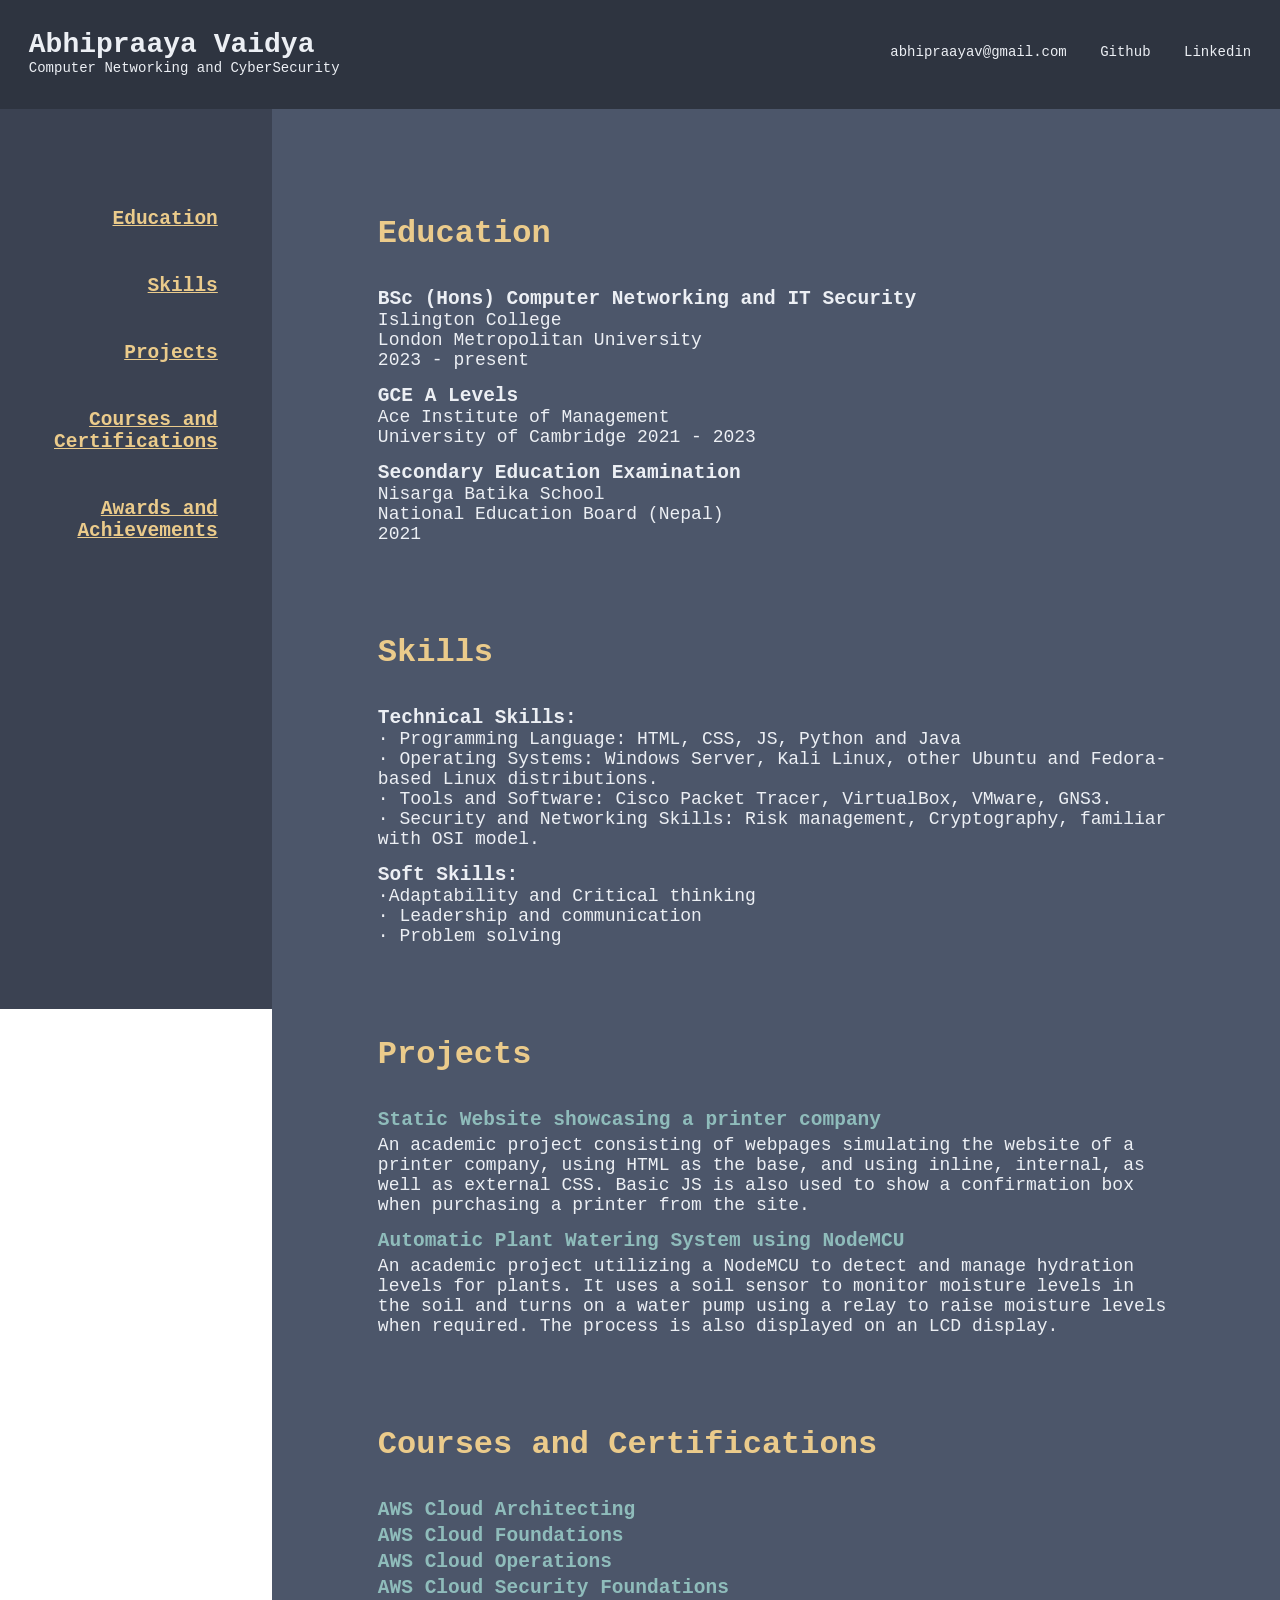
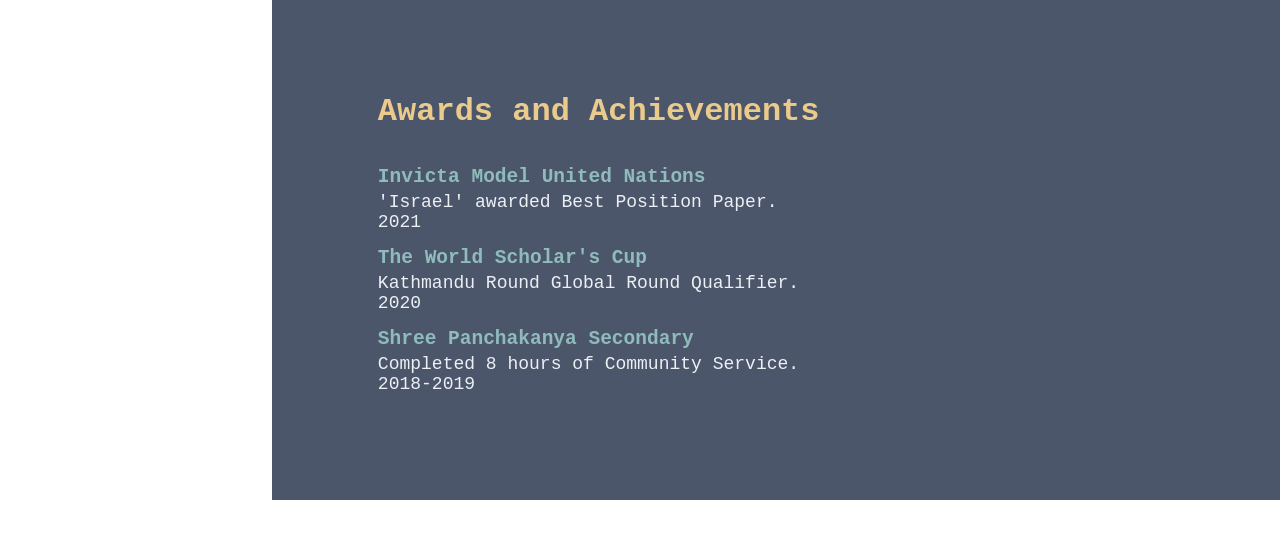
==== index.html @ aa986a75 "Add files via upload" ====
<!DOCTYPE html>
<html lang="en">
<head>
    <meta charset="UTF-8">
    <meta name="viewport" content="width=device-width, initial-scale=1.0">
    <title>Abhipraaya Vaidya</title>
    <link rel="stylesheet" href="style.css">
</head>
<body>
    <header>
    <div class="myName">
        <a href="index.html">
        <h1 style="text-align: left;">Abhipraaya Vaidya</h1>
        <p>Computer Networking and CyberSecurity</p></a>
    </div>
    <nav class="headerLinks">
        <a href="mailto:abhipraayav@gmail.com">abhipraayav@gmail.com</a>
        <a href="https://github.com/Abhipraaya">Github</a>
        <a href="https://www.linkedin.com/in/abhipraaya-vaidya-920b053b4/">Linkedin</a>
    </nav>
    </header>

    <div class="container">
    <aside> <!--side panel-->
      <ul>
        <li><a href="#education"><h1>Education</h1></a></li>
        <li><a href="#skills"><h1>Skills</h1></a></li>
        <li><a href="#projects"><h1>Projects</h1></a></li>
        <li><a href="#courses"><h1>Courses and Certifications</h1></a></li>
        <li><a href="#awards"><h1>Awards and Achievements</h1></a></li>
      </ul>
    </aside>

    <main>
        <article>
        <h1 id="education" class="title">Education</h1>
        <h1>BSc (Hons) Computer Networking and IT Security</h1>
        <p>Islington College<br>
        London Metropolitan University<br>
        2023 - present</p>
        <br>
        <h1>GCE A Levels</h1>
        <p>Ace Institute of Management<br>
        University of Cambridge
        2021 - 2023</p>
        <br>
        <h1>Secondary Education Examination</h1>
        <p>Nisarga Batika School<br>
        National Education Board (Nepal)<br>
        2021</p>
        </article>

        <article>
        <h1 id="skills" class="title">Skills</h1>
        <h1>Technical Skills:</h1>
        <p>· Programming Language: HTML, CSS, JS, Python and Java<br>
        · Operating Systems: Windows Server, Kali Linux, other Ubuntu and Fedora-based Linux distributions.<br>
        · Tools and Software: Cisco Packet Tracer, VirtualBox, VMware, GNS3.<br>
        · Security and Networking Skills: Risk management, Cryptography, familiar with OSI model.</p>
        <br>
        <h1>Soft Skills:</h1>
        <p>·Adaptability and Critical thinking<br>
        · Leadership and communication<br>
        · Problem solving</p>
        </article>

        <article>
        <h1 id="projects" class="title">Projects</h1>
        <a href="https://github.com/Abhipraaya/Static-Printer-Website"><h1>Static Website showcasing a printer company</h1></a>
        <p>An academic project consisting of webpages simulating the
        website of a printer company, using HTML as the base, and
        using inline, internal, as well as external CSS. Basic JS is also
        used to show a confirmation box when purchasing a printer
        from the site.</p>
        <br>
        <a href="https://github.com/Abhipraaya/Auto-Plant-Watering-System"><h1>Automatic Plant Watering System using NodeMCU</h1></a>
        <p>An academic project utilizing a NodeMCU to detect and
        manage hydration levels for plants. It uses a soil sensor to
        monitor moisture levels in the soil and turns on a water
        pump using a relay to raise moisture levels when required.
        The process is also displayed on an LCD display.</p>
        </article>

        <article>
        <h1 id="courses" class="title">Courses and Certifications</h1>
        <a href="https://drive.google.com/file/d/1nxiTOCWMOp243bmjZa76vNJj_mdwd1dK/view?usp=drive_link"><h2>AWS Cloud Architecting</h2></a>
        <br>
        <a href="https://drive.google.com/file/d/1vSENDTJghjk-_hIPZjA5g8W_u_6tEpNm/view?usp=drive_link"><h2>AWS Cloud Foundations</h2></a>
        <br>
        <a href="https://drive.google.com/file/d/1nyEjnMDVG-cJqJp-IYVFwInV2rPc-yXY/view?usp=drive_link"><h2>AWS Cloud Operations</h2></a>
        <br>
        <a href="https://drive.google.com/file/d/1G-DNSVpDceavfyIJZCJEVP-C5tHvj_HT/view?usp=drive_link"><h2>AWS Cloud Security Foundations</h2></a>
        </article>

        <article>
        <h1 id="awards" class="title">Awards and Achievements</h1>
        <a href="https://drive.google.com/file/d/19bgYmpE6QJ2TQG46aRgTZ9LU2xbskPHP/view?usp=drive_link"><h1>Invicta Model United Nations</h1></a>
        <p>'Israel' awarded Best Position Paper.<br>
        2021</p>
        <br>
        <a href="https://drive.google.com/file/d/1qqEuqI7duy1GF53Ftdrv6DvJLS3EdWm7/view?usp=drive_link"><h1>The World Scholar's Cup</h1></a>
        <p>Kathmandu Round Global Round Qualifier.<br>
        2020</p>
        <br>
        <a href="https://drive.google.com/file/d/1yf7r4wTpN6US2smWDKtNoEgrxZP0hpmO/view?usp=drive_link"><h1>Shree Panchakanya Secondary</h1></a>
        <p>Completed 8 hours of Community Service.<br>
        2018-2019</p>
        </article>
    </main>
    </div>

</body>
</html>
---- style.css ----
* {
    box-sizing: border-box;
    margin: 0;
    padding: 0;
}

html{
    scroll-behavior: smooth;
}

 /*all links*/
a:link{
    text-decoration: underline;
    color: inherit;
}

a:visited{
    color: inherit;
}

a:hover{
    color: inherit;
}

a:active{
    color: inherit;
}

body {
    font-family: monospace;
    display: flex;
    flex-direction: column;
}

header{
    display: flex;
    justify-content: space-between;
    align-items: center;


    background-color: #2e3440;
    color: #eceff4;
    padding: 1rem;
    text-align: center;
}

header a[href]{
    margin: 1vw;
}

.headerLinks a, .myName a{
    position: relative;
    display: inline-block;
    padding-bottom: 4px;
    text-decoration: none;
    transition: color 0.3 ease;
    font-size: 14px;
}

.headerLinks a::after, .myName a::after{
    content: '';
    position: absolute;
    width: 100%;
    height: 3px;
    bottom: 0;
    left: 0;
    background-color: #bf616a;

    transform: scaleX(0);
    transform-origin: bottom right;
    transition: transform 0.3s cubic-bezier(0.25, 1, 0.5, 1);
}

.headerLinks a:hover::after, .myName a:hover::after{
    transform: scaleX(1);
    transform-origin: bottom left;
}

.container{
    display: flex;
    flex: 1;
}

aside{
    color: #ebcb8b;
    background-color: #3b4252;
    padding: 1vh;
    flex: 1;

    position: sticky;
    top: 0;
    align-self: flex-start;
    height: 100vh;
}

aside ul{
    list-style: none;
    text-align: right;
    margin-top: 10vh;
}

aside ul li{
    margin: 5vh;
}

aside ul li a{
    display: inline-block;
    transition: transform 0.3s ease, color 0.3s ease;
}

aside ul li a:hover{
    color: #bf616a;
    transform: translateX(-8px);
}

main {
    flex: 4;
    padding: 1rem;
    background-color: #4c566a;
    color: #eceff4;
}

main article{
    margin: 10vh;
}

main article a[href]{
    display: inline-block;
    position: relative;
    padding-bottom: 4px;
    text-decoration: none;
    transition: color 0.3 ease;
}

main article a[href]::after{
    content: '';
    position: absolute;
    width: 100%;
    height: 4px;
    bottom: 0;
    left: 0;
    background-color: #bf616a;

    transform: scaleX(0);
    transform-origin: bottom right;
    transition: transform 0.3s cubic-bezier(0.25, 1, 0.5, 1);
}

main article a[href]:hover::after{
    transform: scaleX(1);
    transform-origin: bottom left;
}

main h1[id]{
    scroll-margin-top: 10vh;
}

main p{
    font-size: 18px;
}

.title{
    margin-bottom: 4vh;
    font-size: 32px;
    color: #ebcb8b;
}

main a[href]{
    color: #8fbcbb;
}
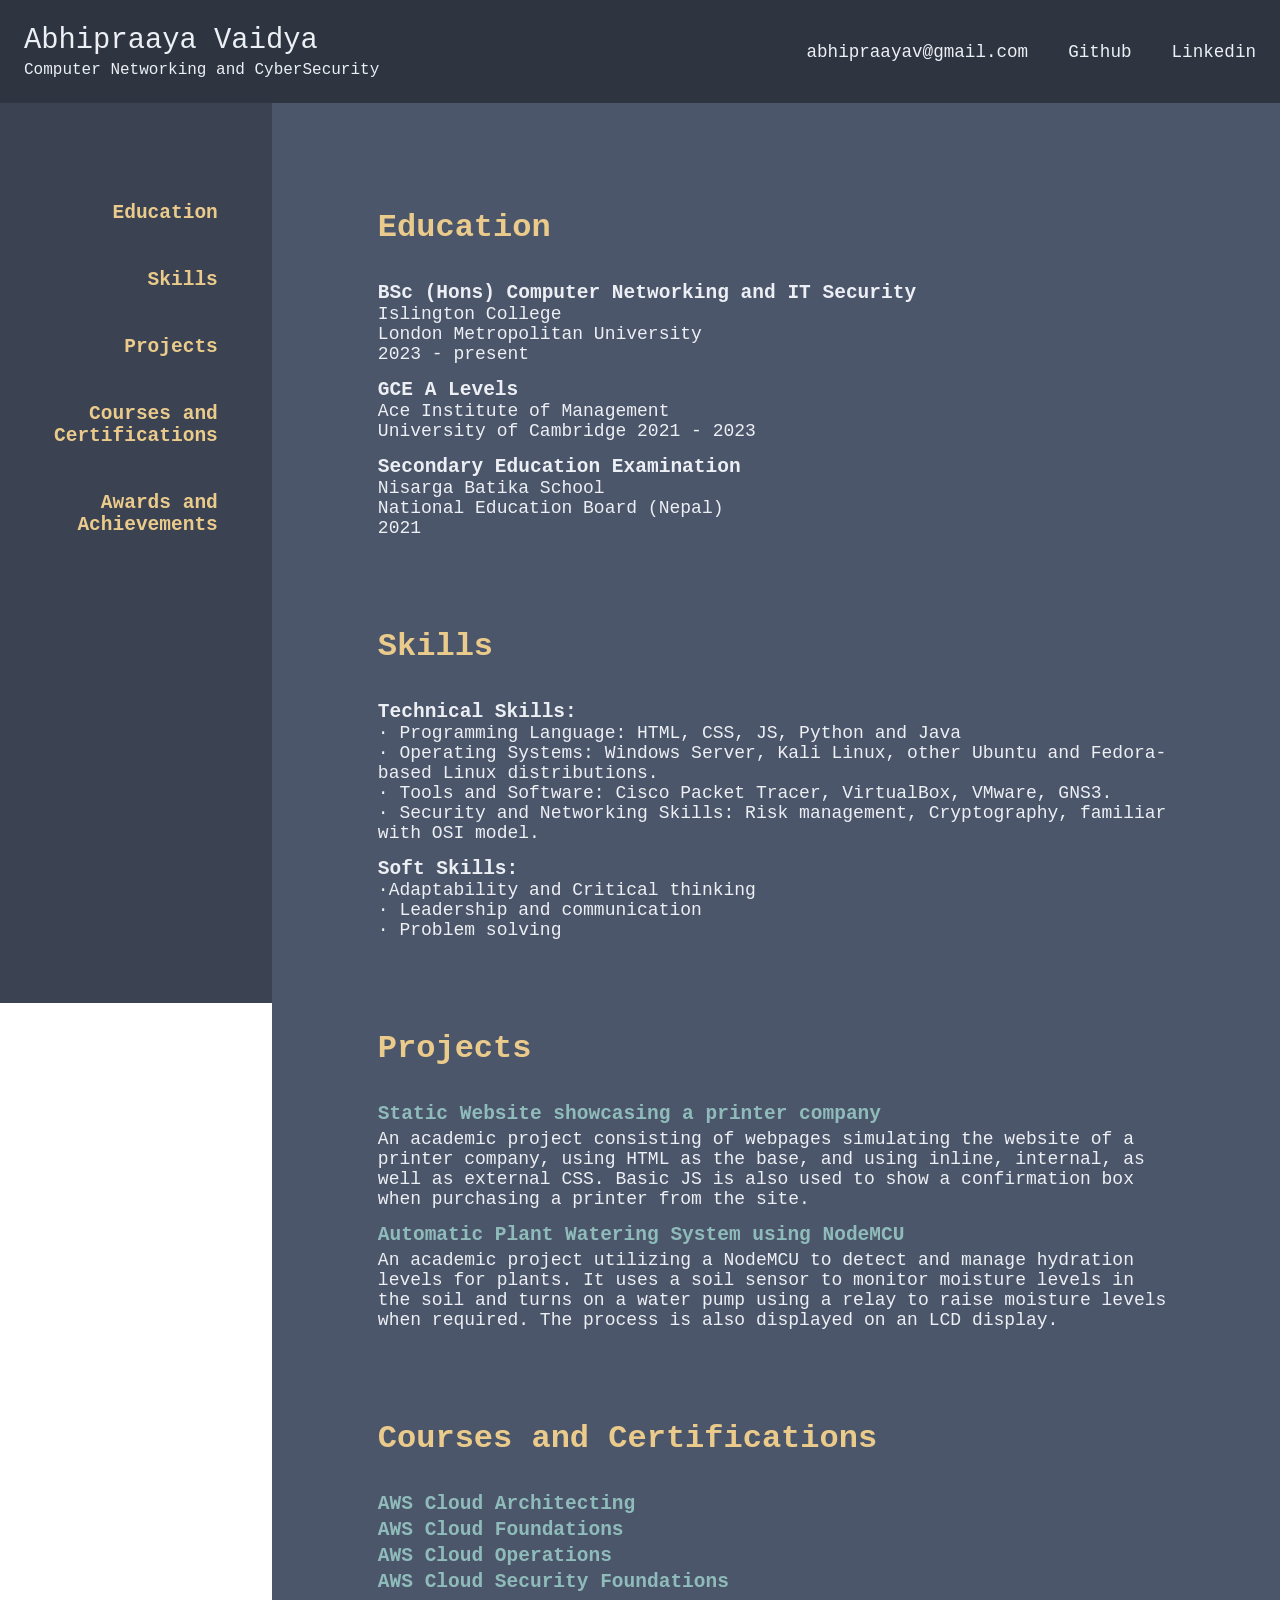
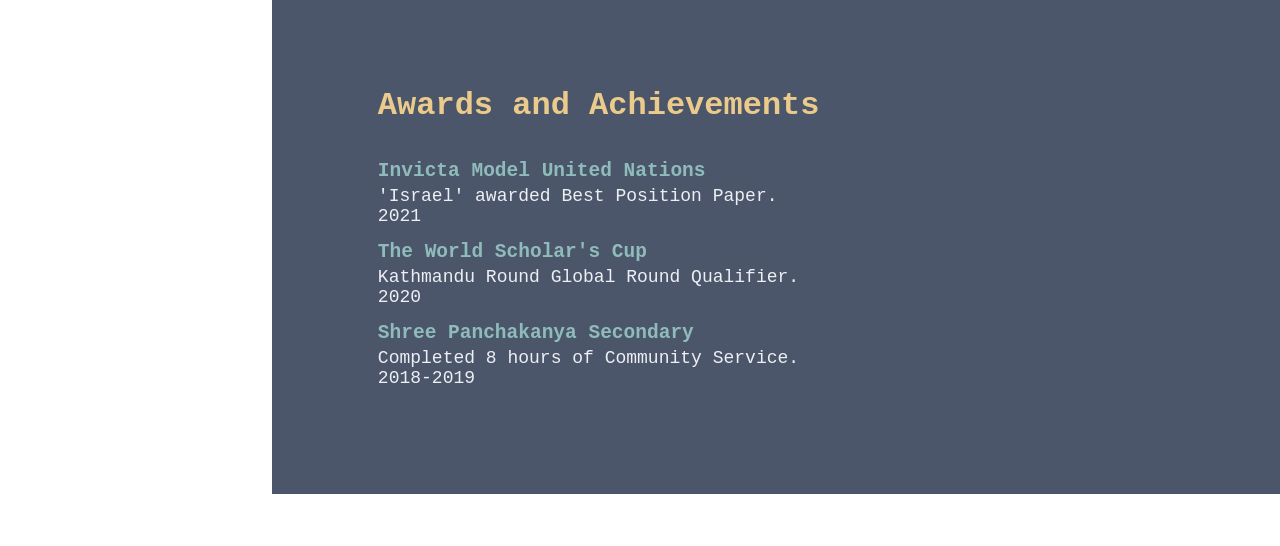
==== commit 8e3a00c9: "Add files via upload" ====
--- a/index.html
+++ b/index.html
@@ -10,15 +10,22 @@
     <header>
     <div class="myName">
         <a href="index.html">
-        <h1 style="text-align: left;">Abhipraaya Vaidya</h1>
+        <p>Abhipraaya Vaidya</p>
         <p>Computer Networking and CyberSecurity</p></a>
     </div>
-    <nav class="headerLinks">
+    <button class="hamburger" id="hamburger">
+        <span class="bar"></span>
+        <span class="bar"></span>
+        <span class="bar"></span>
+    </button>
+    <nav class="headerLinks" id="navMenu">
         <a href="mailto:abhipraayav@gmail.com">abhipraayav@gmail.com</a>
         <a href="https://github.com/Abhipraaya">Github</a>
         <a href="https://www.linkedin.com/in/abhipraaya-vaidya-920b053b4/">Linkedin</a>
     </nav>
     </header>
+
+    <script src=""></script>
 
     <div class="container">
     <aside> <!--side panel-->
--- a/style.css
+++ b/style.css
@@ -1,4 +1,4 @@
-* {
+*, *::before, *::after{
     box-sizing: border-box;
     margin: 0;
     padding: 0;
@@ -8,21 +8,8 @@
     scroll-behavior: smooth;
 }
 
- /*all links*/
-a:link{
-    text-decoration: underline;
-    color: inherit;
-}
-
-a:visited{
-    color: inherit;
-}
-
-a:hover{
-    color: inherit;
-}
-
-a:active{
+a, a:link, a:visited, a:hover, a:active{
+    text-decoration: none;
     color: inherit;
 }
 
@@ -36,7 +23,6 @@
     display: flex;
     justify-content: space-between;
     align-items: center;
-
 
     background-color: #2e3440;
     color: #eceff4;
@@ -45,35 +31,95 @@
 }
 
 header a[href]{
-    margin: 1vw;
-}
-
-.headerLinks a, .myName a{
-    position: relative;
-    display: inline-block;
-    padding-bottom: 4px;
-    text-decoration: none;
-    transition: color 0.3 ease;
-    font-size: 14px;
-}
-
-.headerLinks a::after, .myName a::after{
-    content: '';
-    position: absolute;
+    margin: 0.5rem;
+}
+
+.myName a {
+    display: flex;
+    text-align: left;
+    flex-direction: column;
+    gap: 0.25rem;
+}
+
+.myName p:first-child{
+    font-size: clamp(1.2rem, 2.5vw, 1.8rem);
+}
+
+.myName p:last-child{
+    font-size: clamp(0.85rem, 1.5vw, 1rem);
+}
+
+.headerLinks {
+    display: flex;
+    align-items: center;
+    gap: 1.5rem;
+    flex-wrap: wrap;
+}
+
+.headerLinks{
+    font-size: clamp(0.9rem, 1.5vw, 1.1rem);
+    transition: opacity 0.2s ease;
+}
+
+.hamburger{
+    display: none;
+    flex-direction: column;
+    justify-content: space-around;
+    width: 30px;
+    height: 24px;
+    background: transparent;
+    border: none;
+    cursor: pointer;
+    padding: 0;
+    z-index: 10;
+}
+
+.hamburger .bar{
     width: 100%;
     height: 3px;
-    bottom: 0;
-    left: 0;
-    background-color: #bf616a;
-
-    transform: scaleX(0);
-    transform-origin: bottom right;
-    transition: transform 0.3s cubic-bezier(0.25, 1, 0.5, 1);
-}
-
-.headerLinks a:hover::after, .myName a:hover::after{
-    transform: scaleX(1);
-    transform-origin: bottom left;
+    background-color: #333;
+    border-radius: 2px;
+    transition: all 0.3s ease-in-out;
+}
+
+.hamburger.active .bar:nth-child(1){
+    transform: translateY(8px) rotate(45deg);
+}
+
+.hamburger.active .bar:nth-child(2){
+    opacity: 0;
+}
+
+.hamburger.active .bar:nth-child(3){
+    transform: translateY(-8px) rotate(-45deg);
+}
+
+@media (maxwidth: 768px){
+    .hamburger{
+        display: flex;
+    }
+
+    .headerLinks {
+        position: absolute;
+        top: 100%;
+        left: 0;
+        width: 100%;
+        flex-direction: column;
+        background-color: #f8f9fa;
+        border-bottom: 1px solid #eaeaea;
+        padding: 1.5rem 0;
+        gap: 1rem;
+        
+        max-height: 0;
+        overflow: hidden;
+        opacity: 0;
+        transition: max-height 0.4s ease-in-out, opacity 0.3s ease-in-out;
+    }
+
+    .headerLinks.active {
+        max-height: 300px;
+        opacity: 1;
+    }
 }
 
 .container{
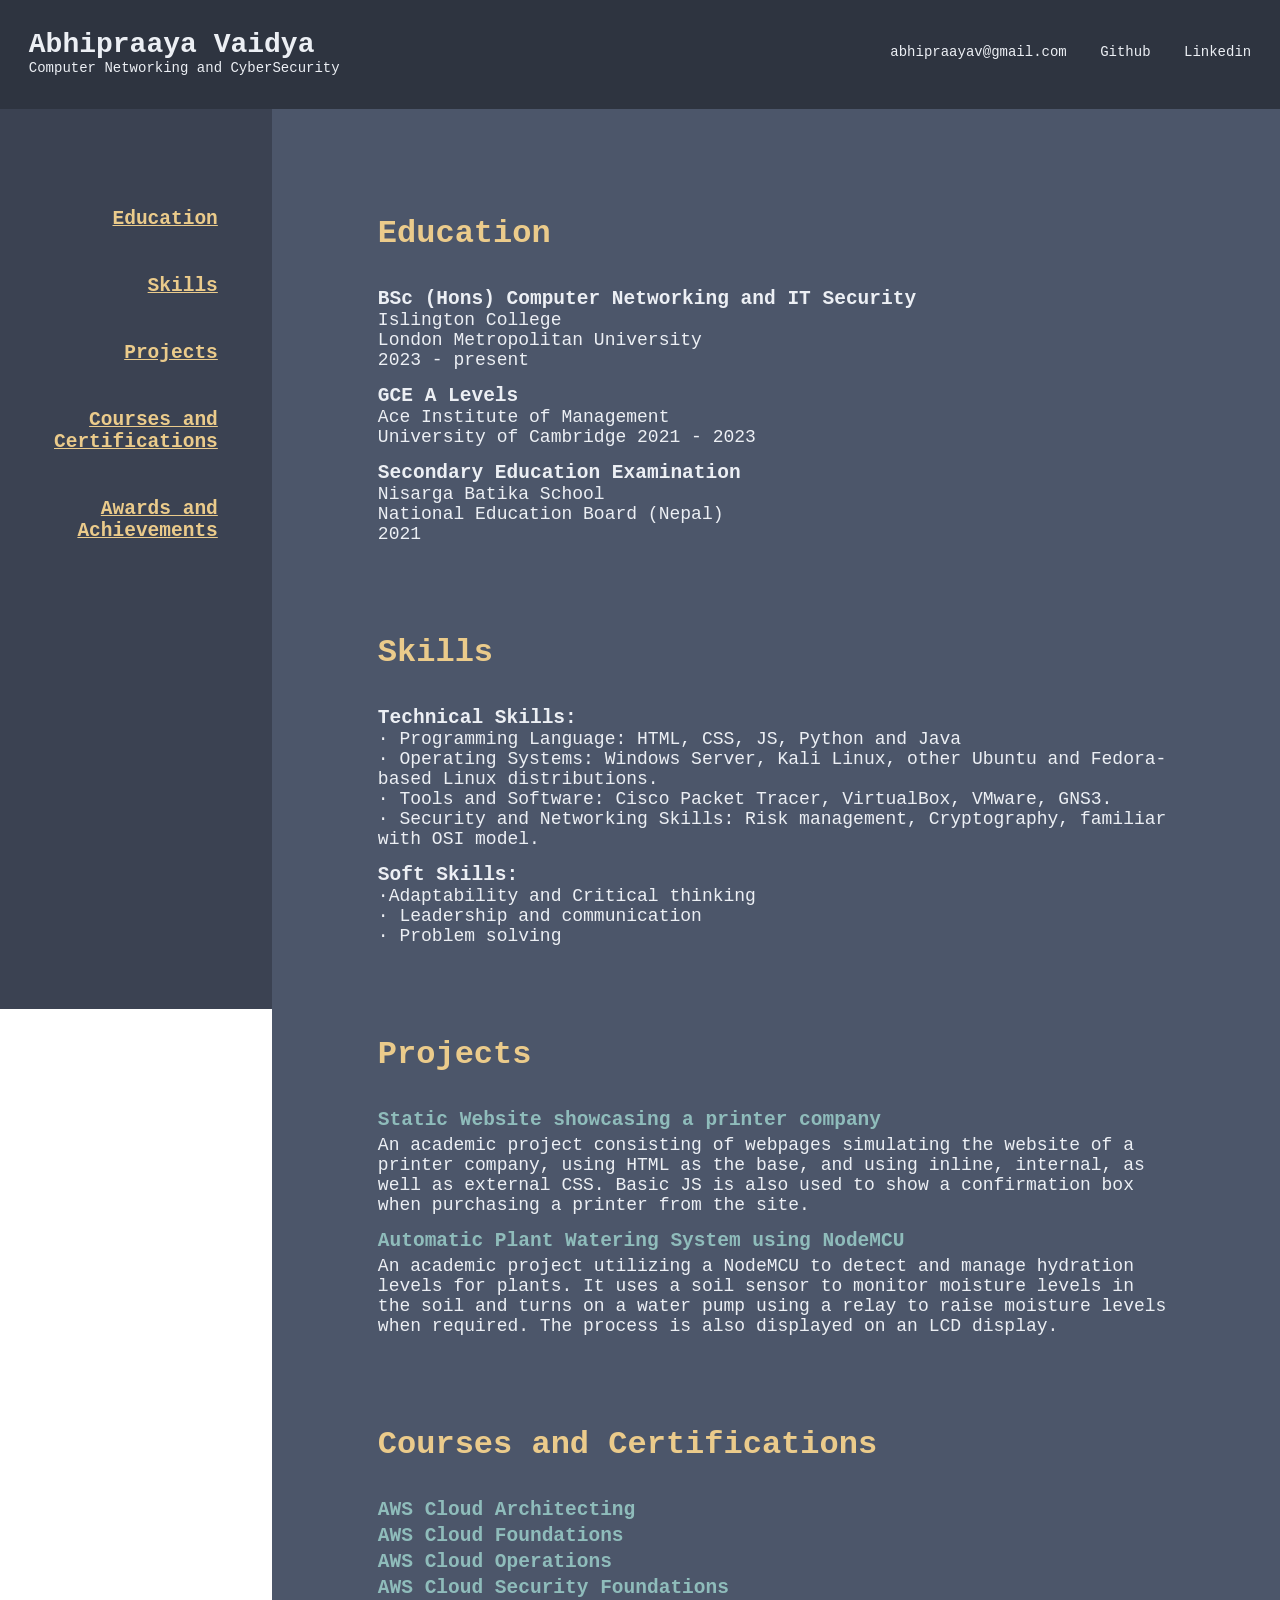
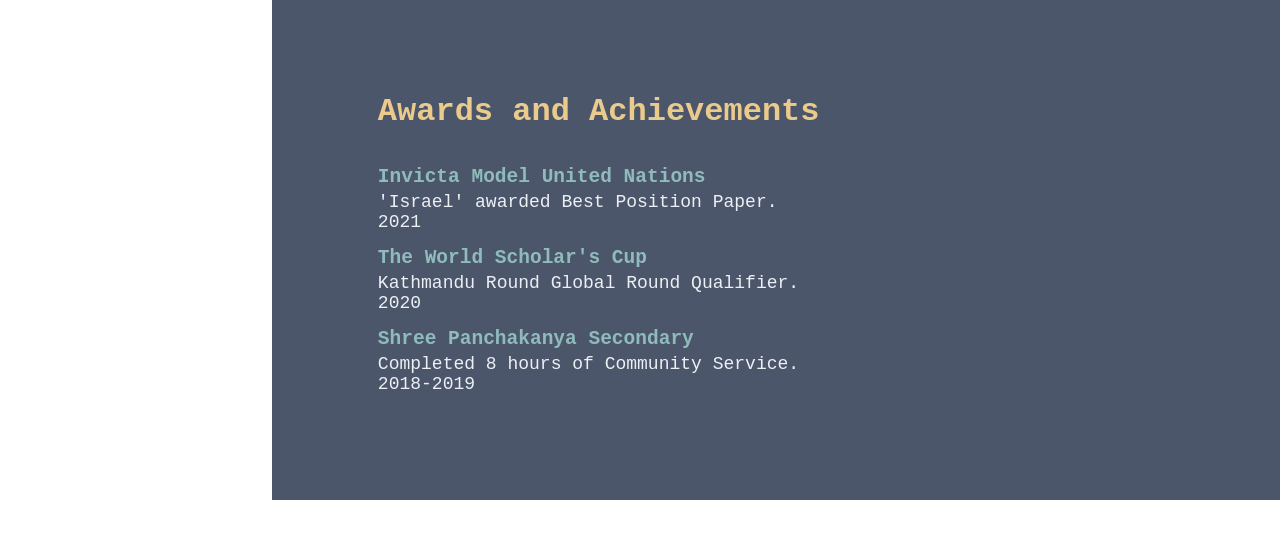
==== commit 3b338166: "Add files via upload" ====
--- a/index.html
+++ b/index.html
@@ -10,22 +10,15 @@
     <header>
     <div class="myName">
         <a href="index.html">
-        <p>Abhipraaya Vaidya</p>
+        <h1 style="text-align: left;">Abhipraaya Vaidya</h1>
         <p>Computer Networking and CyberSecurity</p></a>
     </div>
-    <button class="hamburger" id="hamburger">
-        <span class="bar"></span>
-        <span class="bar"></span>
-        <span class="bar"></span>
-    </button>
-    <nav class="headerLinks" id="navMenu">
+    <nav class="headerLinks">
         <a href="mailto:abhipraayav@gmail.com">abhipraayav@gmail.com</a>
         <a href="https://github.com/Abhipraaya">Github</a>
         <a href="https://www.linkedin.com/in/abhipraaya-vaidya-920b053b4/">Linkedin</a>
     </nav>
     </header>
-
-    <script src=""></script>
 
     <div class="container">
     <aside> <!--side panel-->
--- a/style.css
+++ b/style.css
@@ -1,4 +1,4 @@
-*, *::before, *::after{
+* {
     box-sizing: border-box;
     margin: 0;
     padding: 0;
@@ -8,8 +8,21 @@
     scroll-behavior: smooth;
 }
 
-a, a:link, a:visited, a:hover, a:active{
-    text-decoration: none;
+ /*all links*/
+a:link{
+    text-decoration: underline;
+    color: inherit;
+}
+
+a:visited{
+    color: inherit;
+}
+
+a:hover{
+    color: inherit;
+}
+
+a:active{
     color: inherit;
 }
 
@@ -24,6 +37,7 @@
     justify-content: space-between;
     align-items: center;
 
+
     background-color: #2e3440;
     color: #eceff4;
     padding: 1rem;
@@ -31,95 +45,35 @@
 }
 
 header a[href]{
-    margin: 0.5rem;
+    margin: 1vw;
 }
 
-.myName a {
-    display: flex;
-    text-align: left;
-    flex-direction: column;
-    gap: 0.25rem;
+.headerLinks a, .myName a{
+    position: relative;
+    display: inline-block;
+    padding-bottom: 4px;
+    text-decoration: none;
+    transition: color 0.3 ease;
+    font-size: 14px;
 }
 
-.myName p:first-child{
-    font-size: clamp(1.2rem, 2.5vw, 1.8rem);
+.headerLinks a::after, .myName a::after{
+    content: '';
+    position: absolute;
+    width: 100%;
+    height: 3px;
+    bottom: 0;
+    left: 0;
+    background-color: #bf616a;
+
+    transform: scaleX(0);
+    transform-origin: bottom right;
+    transition: transform 0.3s cubic-bezier(0.25, 1, 0.5, 1);
 }
 
-.myName p:last-child{
-    font-size: clamp(0.85rem, 1.5vw, 1rem);
-}
-
-.headerLinks {
-    display: flex;
-    align-items: center;
-    gap: 1.5rem;
-    flex-wrap: wrap;
-}
-
-.headerLinks{
-    font-size: clamp(0.9rem, 1.5vw, 1.1rem);
-    transition: opacity 0.2s ease;
-}
-
-.hamburger{
-    display: none;
-    flex-direction: column;
-    justify-content: space-around;
-    width: 30px;
-    height: 24px;
-    background: transparent;
-    border: none;
-    cursor: pointer;
-    padding: 0;
-    z-index: 10;
-}
-
-.hamburger .bar{
-    width: 100%;
-    height: 3px;
-    background-color: #333;
-    border-radius: 2px;
-    transition: all 0.3s ease-in-out;
-}
-
-.hamburger.active .bar:nth-child(1){
-    transform: translateY(8px) rotate(45deg);
-}
-
-.hamburger.active .bar:nth-child(2){
-    opacity: 0;
-}
-
-.hamburger.active .bar:nth-child(3){
-    transform: translateY(-8px) rotate(-45deg);
-}
-
-@media (maxwidth: 768px){
-    .hamburger{
-        display: flex;
-    }
-
-    .headerLinks {
-        position: absolute;
-        top: 100%;
-        left: 0;
-        width: 100%;
-        flex-direction: column;
-        background-color: #f8f9fa;
-        border-bottom: 1px solid #eaeaea;
-        padding: 1.5rem 0;
-        gap: 1rem;
-        
-        max-height: 0;
-        overflow: hidden;
-        opacity: 0;
-        transition: max-height 0.4s ease-in-out, opacity 0.3s ease-in-out;
-    }
-
-    .headerLinks.active {
-        max-height: 300px;
-        opacity: 1;
-    }
+.headerLinks a:hover::after, .myName a:hover::after{
+    transform: scaleX(1);
+    transform-origin: bottom left;
 }
 
 .container{
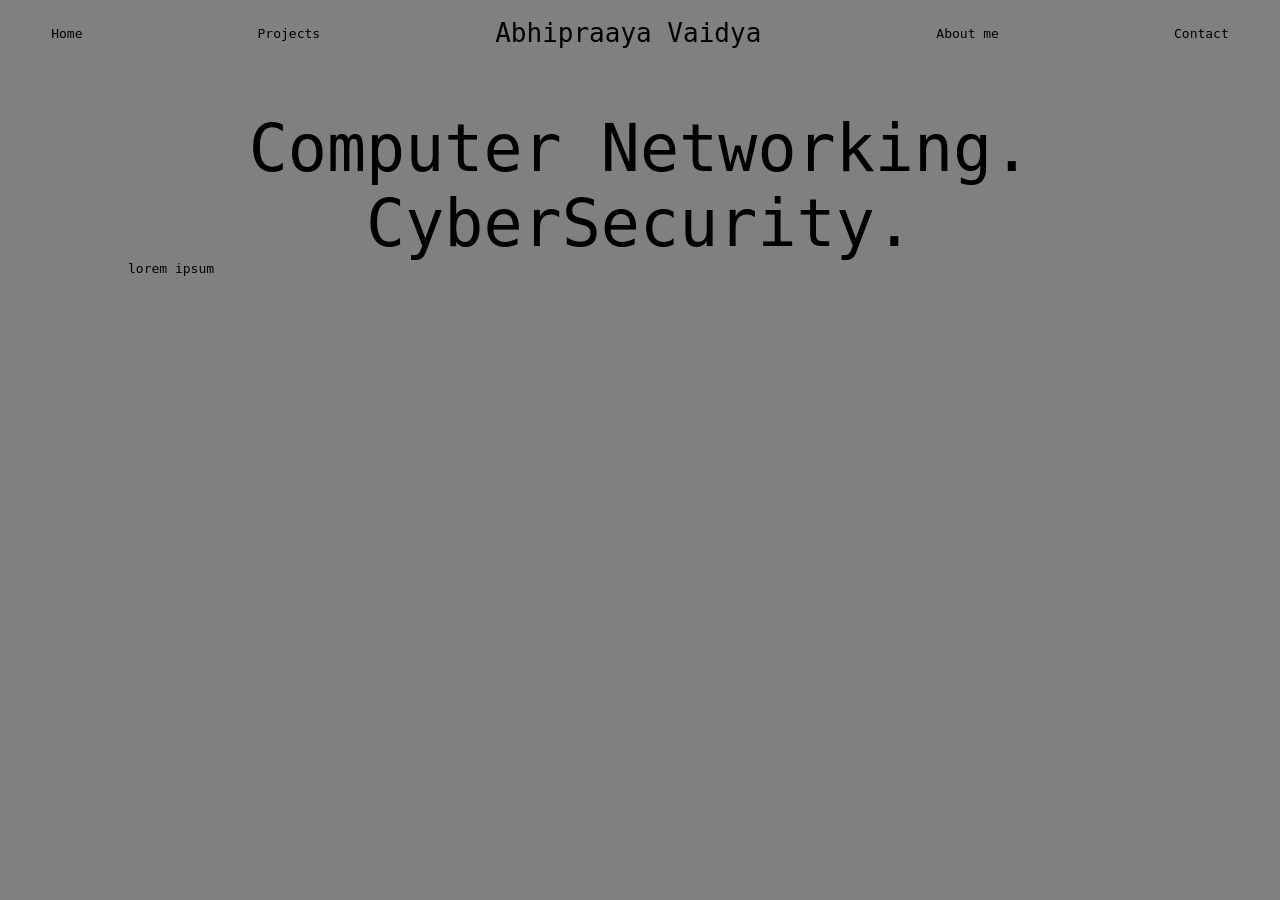
==== commit 5ffa3fe9: "Add files via upload" ====
--- a/index.html
+++ b/index.html
@@ -1,113 +1,38 @@
 <!DOCTYPE html>
-<html lang="en">
+<html>
 <head>
     <meta charset="UTF-8">
     <meta name="viewport" content="width=device-width, initial-scale=1.0">
-    <title>Abhipraaya Vaidya</title>
+    <title>Mobile first</title>
     <link rel="stylesheet" href="style.css">
+
+    <style>
+    </style>
 </head>
+
 <body>
-    <header>
-    <div class="myName">
-        <a href="index.html">
-        <h1 style="text-align: left;">Abhipraaya Vaidya</h1>
-        <p>Computer Networking and CyberSecurity</p></a>
+<header>
+    <div class="navbar">
+        <button class="hamburger" id="hamburger">
+            <span class="bar"></span>
+            <span class="bar"></span>
+            <span class="bar"></span>
+        </button>
+        <a href="index.html" class="navLink">Home</a>
+        <a href="projects.html" class="navLink">Projects</a>
+        <p>Abhipraaya Vaidya</p>
+        <a href="about.html" class="navLink">About me</a>
+        <a href="contact.html" class="navLink">Contact</a>
     </div>
-    <nav class="headerLinks">
-        <a href="mailto:abhipraayav@gmail.com">abhipraayav@gmail.com</a>
-        <a href="https://github.com/Abhipraaya">Github</a>
-        <a href="https://www.linkedin.com/in/abhipraaya-vaidya-920b053b4/">Linkedin</a>
-    </nav>
-    </header>
+</header>
 
-    <div class="container">
-    <aside> <!--side panel-->
-      <ul>
-        <li><a href="#education"><h1>Education</h1></a></li>
-        <li><a href="#skills"><h1>Skills</h1></a></li>
-        <li><a href="#projects"><h1>Projects</h1></a></li>
-        <li><a href="#courses"><h1>Courses and Certifications</h1></a></li>
-        <li><a href="#awards"><h1>Awards and Achievements</h1></a></li>
-      </ul>
-    </aside>
-
-    <main>
-        <article>
-        <h1 id="education" class="title">Education</h1>
-        <h1>BSc (Hons) Computer Networking and IT Security</h1>
-        <p>Islington College<br>
-        London Metropolitan University<br>
-        2023 - present</p>
-        <br>
-        <h1>GCE A Levels</h1>
-        <p>Ace Institute of Management<br>
-        University of Cambridge
-        2021 - 2023</p>
-        <br>
-        <h1>Secondary Education Examination</h1>
-        <p>Nisarga Batika School<br>
-        National Education Board (Nepal)<br>
-        2021</p>
-        </article>
-
-        <article>
-        <h1 id="skills" class="title">Skills</h1>
-        <h1>Technical Skills:</h1>
-        <p>· Programming Language: HTML, CSS, JS, Python and Java<br>
-        · Operating Systems: Windows Server, Kali Linux, other Ubuntu and Fedora-based Linux distributions.<br>
-        · Tools and Software: Cisco Packet Tracer, VirtualBox, VMware, GNS3.<br>
-        · Security and Networking Skills: Risk management, Cryptography, familiar with OSI model.</p>
-        <br>
-        <h1>Soft Skills:</h1>
-        <p>·Adaptability and Critical thinking<br>
-        · Leadership and communication<br>
-        · Problem solving</p>
-        </article>
-
-        <article>
-        <h1 id="projects" class="title">Projects</h1>
-        <a href="https://github.com/Abhipraaya/Static-Printer-Website"><h1>Static Website showcasing a printer company</h1></a>
-        <p>An academic project consisting of webpages simulating the
-        website of a printer company, using HTML as the base, and
-        using inline, internal, as well as external CSS. Basic JS is also
-        used to show a confirmation box when purchasing a printer
-        from the site.</p>
-        <br>
-        <a href="https://github.com/Abhipraaya/Auto-Plant-Watering-System"><h1>Automatic Plant Watering System using NodeMCU</h1></a>
-        <p>An academic project utilizing a NodeMCU to detect and
-        manage hydration levels for plants. It uses a soil sensor to
-        monitor moisture levels in the soil and turns on a water
-        pump using a relay to raise moisture levels when required.
-        The process is also displayed on an LCD display.</p>
-        </article>
-
-        <article>
-        <h1 id="courses" class="title">Courses and Certifications</h1>
-        <a href="https://drive.google.com/file/d/1nxiTOCWMOp243bmjZa76vNJj_mdwd1dK/view?usp=drive_link"><h2>AWS Cloud Architecting</h2></a>
-        <br>
-        <a href="https://drive.google.com/file/d/1vSENDTJghjk-_hIPZjA5g8W_u_6tEpNm/view?usp=drive_link"><h2>AWS Cloud Foundations</h2></a>
-        <br>
-        <a href="https://drive.google.com/file/d/1nyEjnMDVG-cJqJp-IYVFwInV2rPc-yXY/view?usp=drive_link"><h2>AWS Cloud Operations</h2></a>
-        <br>
-        <a href="https://drive.google.com/file/d/1G-DNSVpDceavfyIJZCJEVP-C5tHvj_HT/view?usp=drive_link"><h2>AWS Cloud Security Foundations</h2></a>
-        </article>
-
-        <article>
-        <h1 id="awards" class="title">Awards and Achievements</h1>
-        <a href="https://drive.google.com/file/d/19bgYmpE6QJ2TQG46aRgTZ9LU2xbskPHP/view?usp=drive_link"><h1>Invicta Model United Nations</h1></a>
-        <p>'Israel' awarded Best Position Paper.<br>
-        2021</p>
-        <br>
-        <a href="https://drive.google.com/file/d/1qqEuqI7duy1GF53Ftdrv6DvJLS3EdWm7/view?usp=drive_link"><h1>The World Scholar's Cup</h1></a>
-        <p>Kathmandu Round Global Round Qualifier.<br>
-        2020</p>
-        <br>
-        <a href="https://drive.google.com/file/d/1yf7r4wTpN6US2smWDKtNoEgrxZP0hpmO/view?usp=drive_link"><h1>Shree Panchakanya Secondary</h1></a>
-        <p>Completed 8 hours of Community Service.<br>
-        2018-2019</p>
-        </article>
-    </main>
+<main>
+    <div class="hero">
+        <p>Computer Networking.</p>
+        <p>CyberSecurity.</p>
     </div>
+    <p>lorem ipsum</p>
+</main>
 
 </body>
 </html>
--- a/style.css
+++ b/style.css
@@ -1,170 +1,80 @@
-* {
+*{
     box-sizing: border-box;
     margin: 0;
     padding: 0;
+    font-family: monospace;
+    max-width: 100%;
+    background: gray;
 }
 
-html{
-    scroll-behavior: smooth;
-}
-
- /*all links*/
-a:link{
-    text-decoration: underline;
+a:link, a:visited, a::after, a:hover{
+    text-decoration: none;
     color: inherit;
 }
 
-a:visited{
-    color: inherit;
+.navbar{
+    display: flex;
+    flex-direction: row;
+    justify-content: space-between;
+    align-items: center;
+    padding: 2vh 4vw;
+    
 }
 
-a:hover{
-    color: inherit;
+.navbar p{
+    font-size: 2rem;
 }
 
-a:active{
-    color: inherit;
+.hero{
+    margin-top: 5vh;
 }
-
-body {
-    font-family: monospace;
-    display: flex;
-    flex-direction: column;
-}
-
-header{
-    display: flex;
-    justify-content: space-between;
-    align-items: center;
-
-
-    background-color: #2e3440;
-    color: #eceff4;
-    padding: 1rem;
+    
+.hero p{
+    font-size: 5rem;
     text-align: center;
 }
 
-header a[href]{
-    margin: 1vw;
+@media (max-width: 600px){
+    .navbar{
+        flex-direction: column;
+    }
+    main{
+        padding: 0 2%;
+    }
+    .hamburger{
+        display: flex;
+        flex-direction: column;
+        justify-content: space-between;
+        width: 30px;
+        height: 21px;
+        background: transparent;
+        border: none;
+        cursor: pointer;
+        padding: 0;
+    }
+    .hamburger .bar{
+        height: 3px;
+        width: 100%;
+        background-color: #fff;
+        border-radius: 10px;
+        transition: all 0.3s ease-in-out;
+    }
+    .hamburger.active .bar:nth-child(1){
+        transform: translateY(9px) rotate(45deg);
+    }
+    .hamburger.active .bar:nth-child(2){
+        opacity: 0;
+    }
+    .hamburger.active .bar:nth-child(3){
+        transform: translateY(-9px) rotate(-45deg);
+    }
 }
 
-.headerLinks a, .myName a{
-    position: relative;
-    display: inline-block;
-    padding-bottom: 4px;
-    text-decoration: none;
-    transition: color 0.3 ease;
-    font-size: 14px;
-}
-
-.headerLinks a::after, .myName a::after{
-    content: '';
-    position: absolute;
-    width: 100%;
-    height: 3px;
-    bottom: 0;
-    left: 0;
-    background-color: #bf616a;
-
-    transform: scaleX(0);
-    transform-origin: bottom right;
-    transition: transform 0.3s cubic-bezier(0.25, 1, 0.5, 1);
-}
-
-.headerLinks a:hover::after, .myName a:hover::after{
-    transform: scaleX(1);
-    transform-origin: bottom left;
-}
-
-.container{
-    display: flex;
-    flex: 1;
-}
-
-aside{
-    color: #ebcb8b;
-    background-color: #3b4252;
-    padding: 1vh;
-    flex: 1;
-
-    position: sticky;
-    top: 0;
-    align-self: flex-start;
-    height: 100vh;
-}
-
-aside ul{
-    list-style: none;
-    text-align: right;
-    margin-top: 10vh;
-}
-
-aside ul li{
-    margin: 5vh;
-}
-
-aside ul li a{
-    display: inline-block;
-    transition: transform 0.3s ease, color 0.3s ease;
-}
-
-aside ul li a:hover{
-    color: #bf616a;
-    transform: translateX(-8px);
-}
-
-main {
-    flex: 4;
-    padding: 1rem;
-    background-color: #4c566a;
-    color: #eceff4;
-}
-
-main article{
-    margin: 10vh;
-}
-
-main article a[href]{
-    display: inline-block;
-    position: relative;
-    padding-bottom: 4px;
-    text-decoration: none;
-    transition: color 0.3 ease;
-}
-
-main article a[href]::after{
-    content: '';
-    position: absolute;
-    width: 100%;
-    height: 4px;
-    bottom: 0;
-    left: 0;
-    background-color: #bf616a;
-
-    transform: scaleX(0);
-    transform-origin: bottom right;
-    transition: transform 0.3s cubic-bezier(0.25, 1, 0.5, 1);
-}
-
-main article a[href]:hover::after{
-    transform: scaleX(1);
-    transform-origin: bottom left;
-}
-
-main h1[id]{
-    scroll-margin-top: 10vh;
-}
-
-main p{
-    font-size: 18px;
-}
-
-.title{
-    margin-bottom: 4vh;
-    font-size: 32px;
-    color: #ebcb8b;
-}
-
-main a[href]{
-    color: #8fbcbb;
+@media (min-width: 600px){
+    .hamburger{
+        display: none;
+    }
+    main{
+        padding: 0 10% 0 10%;
+    }
 }
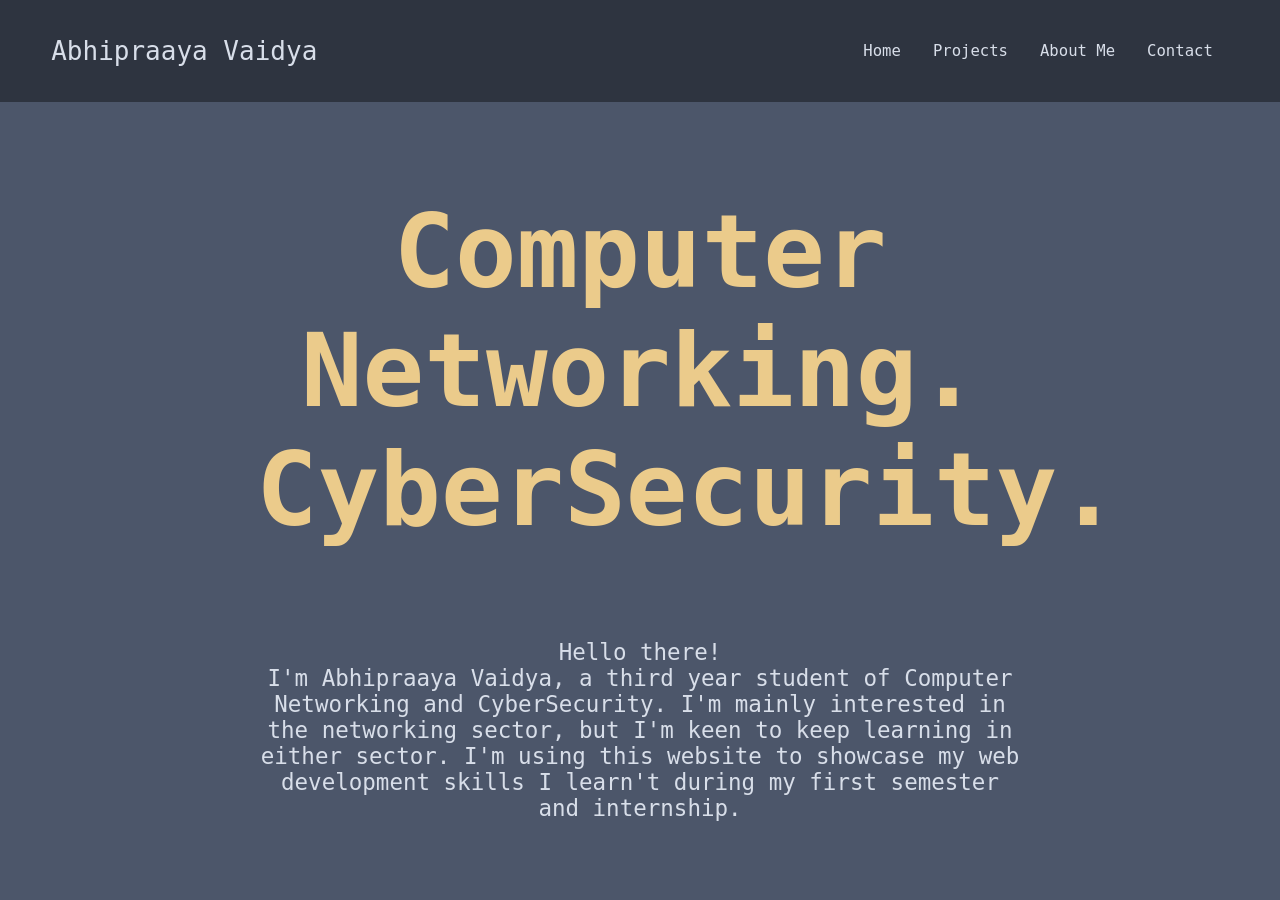
==== commit e6597347: "Responsive ui" ====
--- a/index.html
+++ b/index.html
@@ -3,26 +3,30 @@
 <head>
     <meta charset="UTF-8">
     <meta name="viewport" content="width=device-width, initial-scale=1.0">
-    <title>Mobile first</title>
+    <title>Home | Abhipraaya Vaidya</title>
     <link rel="stylesheet" href="style.css">
+    <script src="script.js" defer></script>
 
     <style>
+        main{
+            text-align: center;
+        }
     </style>
 </head>
 
 <body>
-<header>
-    <div class="navbar">
-        <button class="hamburger" id="hamburger">
-            <span class="bar"></span>
-            <span class="bar"></span>
-            <span class="bar"></span>
-        </button>
-        <a href="index.html" class="navLink">Home</a>
-        <a href="projects.html" class="navLink">Projects</a>
-        <p>Abhipraaya Vaidya</p>
-        <a href="about.html" class="navLink">About me</a>
-        <a href="contact.html" class="navLink">Contact</a>
+<header class="navbar">
+    <button class="hamburger" id="hamburger">
+        <span class="bar"></span>
+        <span class="bar"></span>
+        <span class="bar"></span>
+    </button>
+    <p>Abhipraaya Vaidya</p>
+    <div class="navLink" id="navLink">
+        <a href="index.html">Home</a>
+        <a href="html/projects.html">Projects</a>
+        <a href="html/about.html">About Me</a>
+        <a href="html/contact.html">Contact</a>
     </div>
 </header>
 
@@ -31,7 +35,11 @@
         <p>Computer Networking.</p>
         <p>CyberSecurity.</p>
     </div>
-    <p>lorem ipsum</p>
+    <p>Hello there!</p>
+    <p>I'm Abhipraaya Vaidya, a third year student of Computer Networking and CyberSecurity.
+    I'm mainly interested in the networking sector, but I'm keen to keep learning in either sector.
+    I'm using this website to showcase my web development skills I learn't during my first semester and internship.
+    </p>
 </main>
 
 </body>
--- a/style.css
+++ b/style.css
@@ -3,8 +3,16 @@
     margin: 0;
     padding: 0;
     font-family: monospace;
-    max-width: 100%;
-    background: gray;
+}
+
+body{
+    background-color: #4c566a;
+    color: #d8dee9;
+    font-size: 2.5vh;
+}
+
+main{
+    text-align: justify;
 }
 
 a:link, a:visited, a::after, a:hover{
@@ -18,28 +26,77 @@
     justify-content: space-between;
     align-items: center;
     padding: 2vh 4vw;
-    
+    background-color: #2e3440;
+    position: sticky;
+    top: 0;
+    z-index: 100;
 }
 
 .navbar p{
     font-size: 2rem;
+    padding: 2vh 0;
+    cursor: default;
+    user-select: none;
+}
+
+.navLink{
+    font-size: 1.2rem;
+}
+
+.navLink a{
+    padding: 8px 16px;
+    border-radius: 4px;
+    transition: background-color 0.5s ease;
+}
+
+.navLink a:hover{
+    background-color: #4c566a;
 }
 
 .hero{
-    margin-top: 5vh;
+    margin: 10vh 0;
 }
     
 .hero p{
-    font-size: 5rem;
+    font-size: 8vw;
     text-align: center;
+    font-weight: bold;
+    color: #ebcb8b;
 }
 
 @media (max-width: 600px){
+    main{
+        padding: 0 10%;
+    }
     .navbar{
+        flex-direction: row-reverse;
+    }
+    .navLink{
+        display: flex;
         flex-direction: column;
+        align-items: center;
+        gap: 1.5rem;
+
+        position: absolute;
+        top: 100%;
+        left: 0;
+        width: 100%;
+        background-color: #2e3440;
+
+        max-height: 0;
+        opacity: 0;
+        overflow: hidden;
+        pointer-events: none;
+
+        transition: max-height 0.4s ease-in-out, opacity 0.3s ease-in-out, padding 0.4s ease-in-out;
+        padding: 0;
+        z-index: 10;
     }
-    main{
-        padding: 0 2%;
+    .navLink.active{
+        max-height: 300px;
+        opacity: 1;
+        padding: 2rem 0;
+        pointer-events: auto;
     }
     .hamburger{
         display: flex;
@@ -70,11 +127,17 @@
     }
 }
 
-@media (min-width: 600px){
+@media (min-width: 601px){
     .hamburger{
         display: none;
     }
+
+    .navLink{
+        display: flex;
+        flex-direction: row;
+    }
+
     main{
-        padding: 0 10% 0 10%;
+        padding: 0 20%;
     }
 }
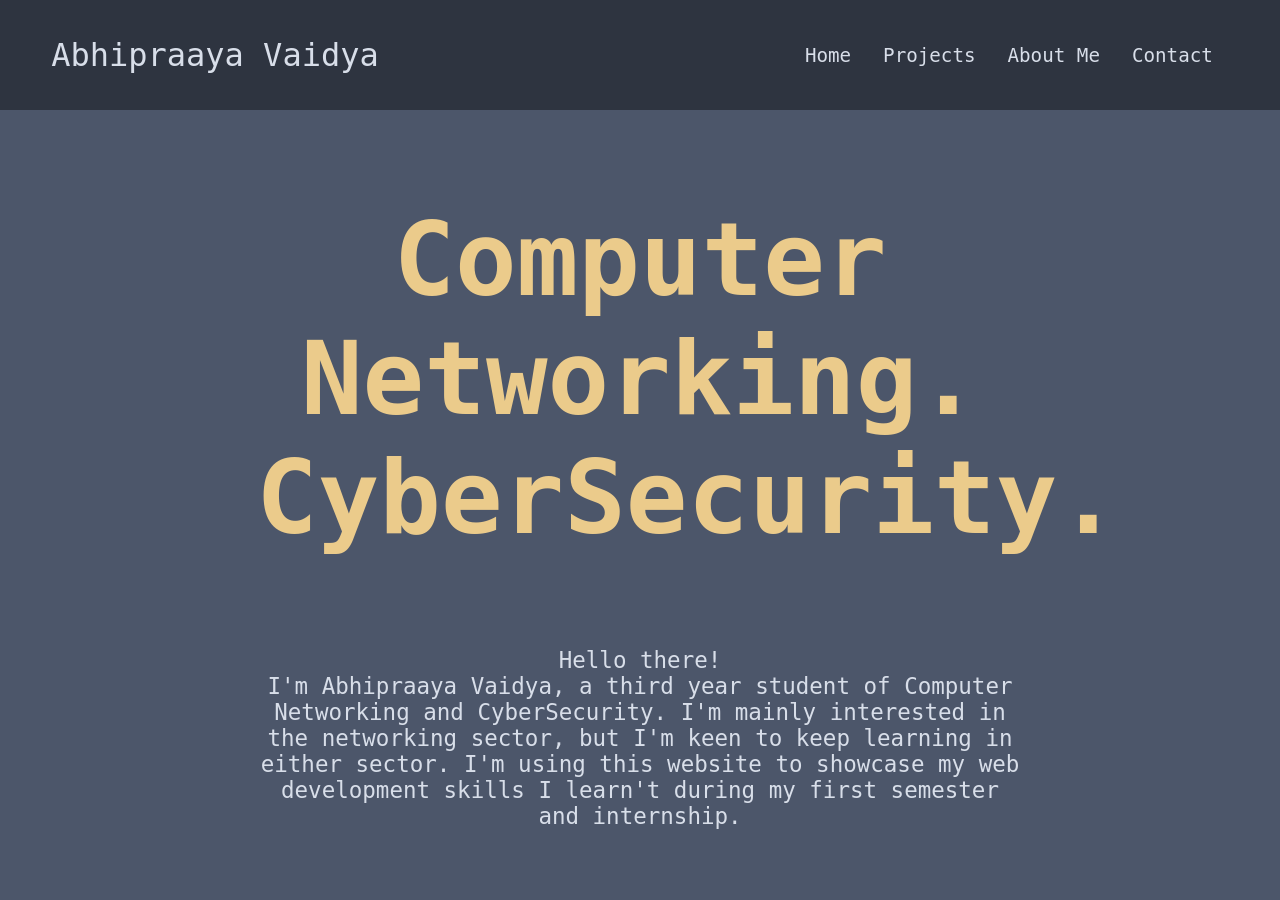
==== commit 425bc2c6: "Font Trial" ====
--- a/index.html
+++ b/index.html
@@ -8,6 +8,7 @@
     <script src="script.js" defer></script>
 
     <style>
+        @import url('https://fonts.googleapis.com/css2?family=VT323&display=swap');
         main{
             text-align: center;
         }
--- a/style.css
+++ b/style.css
@@ -1,18 +1,24 @@
+.vt323-regular {
+  font-family: "VT323", monospace;
+  font-weight: 400;
+  font-style: normal;
+}
+
+@view-transition{
+    navigation: auto;
+}
+
 *{
     box-sizing: border-box;
     margin: 0;
     padding: 0;
-    font-family: monospace;
+    font-family: vt323-regular, monospace;
 }
 
 body{
     background-color: #4c566a;
     color: #d8dee9;
     font-size: 2.5vh;
-}
-
-main{
-    text-align: justify;
 }
 
 a:link, a:visited, a::after, a:hover{
